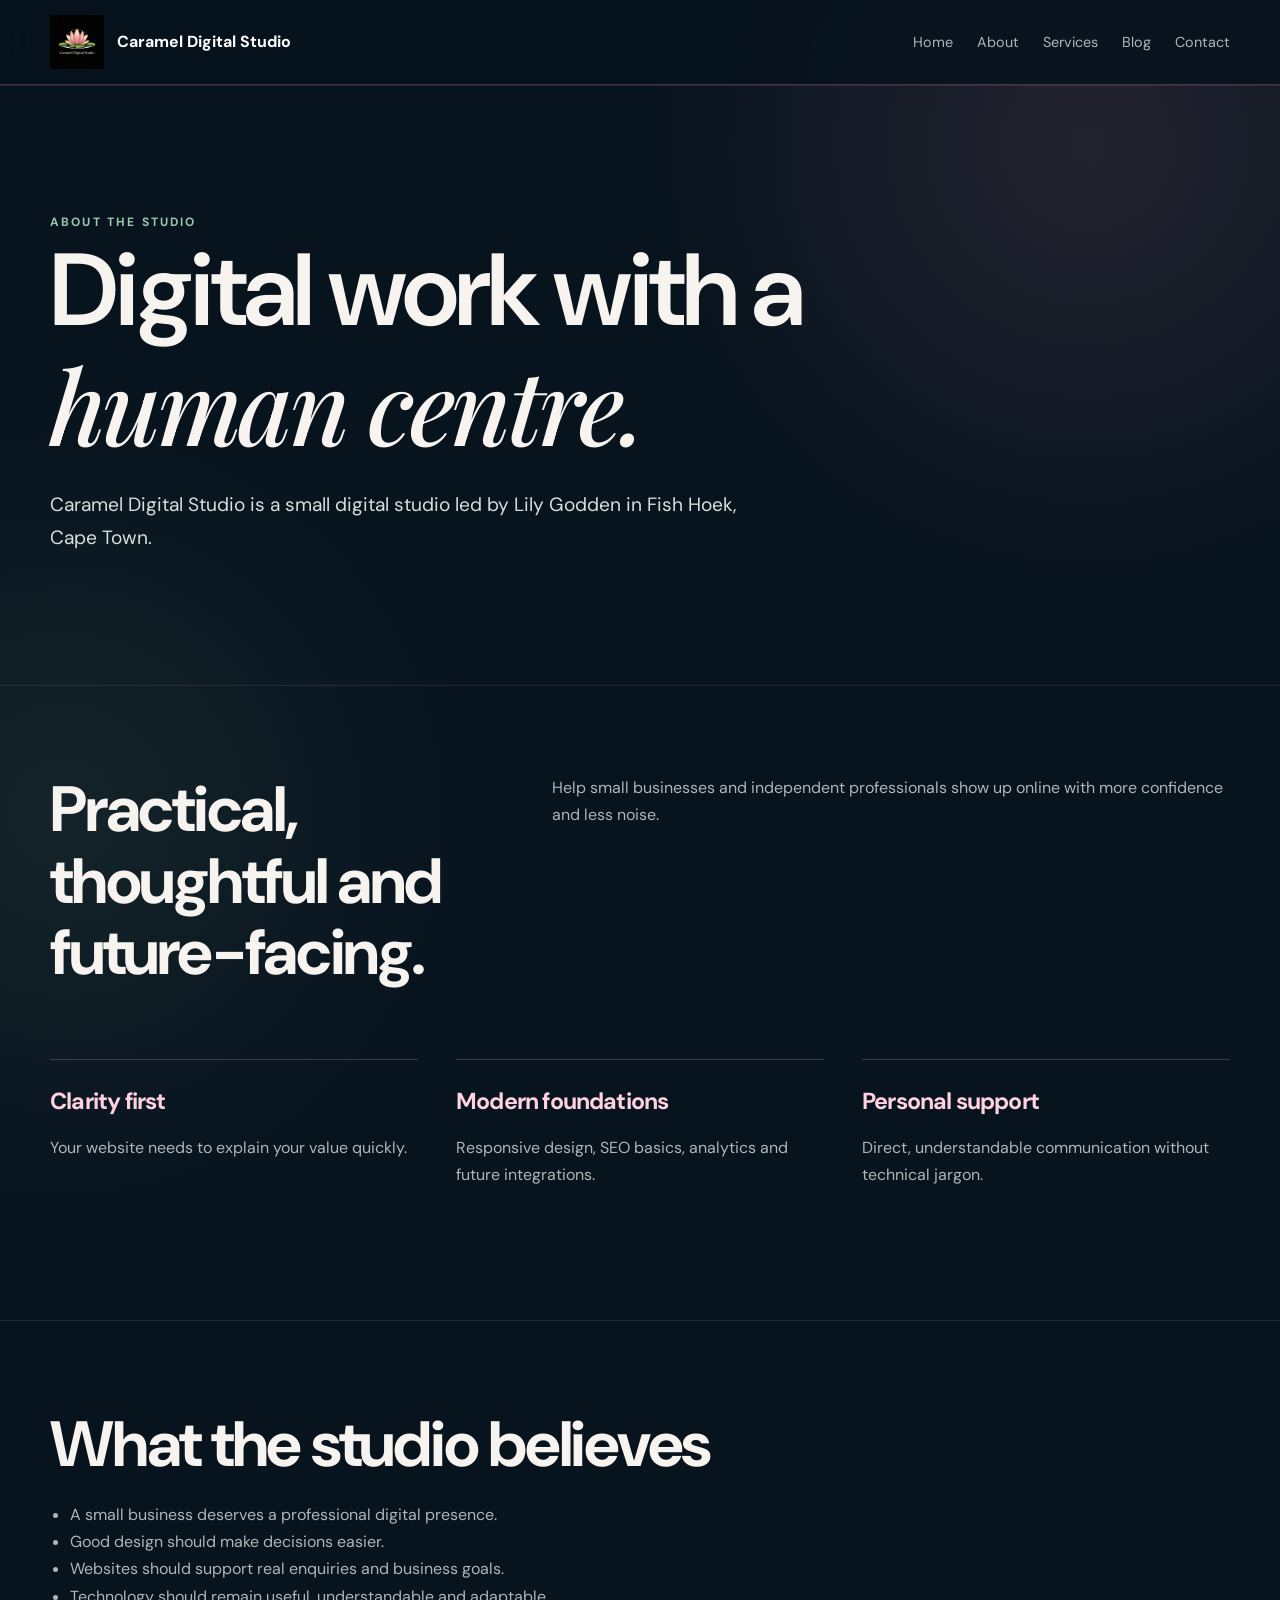
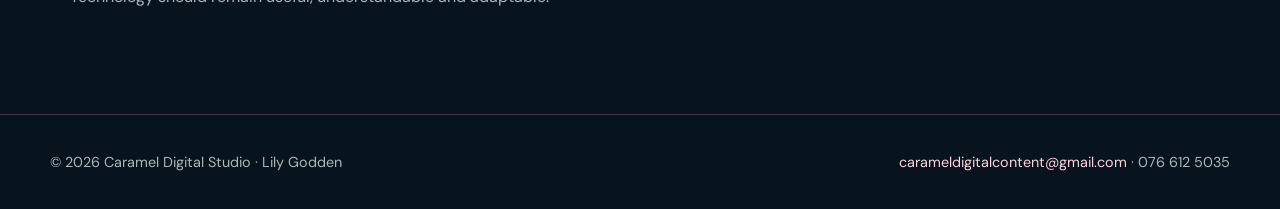
==== about.html @ f5d7af61 "Initial Caramel Digital Studio website test" ====
<!doctype html><html lang="en"><head><meta charset="utf-8"><meta name="viewport" content="width=device-width,initial-scale=1"><title>About | Caramel Digital Studio</title><link rel="stylesheet" href="style.css"></head><body><header class="site-header"><div class="wrap nav"><a class="brand" href="index.html"><img src="CaramelWaterlilyLogo.png" alt="Caramel Digital Studio waterlily logo"><span>Caramel Digital Studio</span></a><nav class="navlinks"><a href="index.html">Home</a><a href="about.html">About</a><a href="services.html">Services</a><a href="blog.html">Blog</a><a href="contact.html">Contact</a></nav></div></header><main><section class="hero"><div class="wrap"><div class="eyebrow">About the studio</div><h1>Digital work with a <span class="display">human centre.</span></h1><p class="lead">Caramel Digital Studio is a small digital studio led by Lily Godden in Fish Hoek, Cape Town.</p></div></section><section><div class="wrap"><div class="section-head"><h2>Practical, thoughtful and future-facing.</h2><p>Help small businesses and independent professionals show up online with more confidence and less noise.</p></div><div class="grid"><div class="item"><h3>Clarity first</h3><p>Your website needs to explain your value quickly.</p></div><div class="item"><h3>Modern foundations</h3><p>Responsive design, SEO basics, analytics and future integrations.</p></div><div class="item"><h3>Personal support</h3><p>Direct, understandable communication without technical jargon.</p></div></div></div></section><section><div class="wrap"><h2>What the studio believes</h2><ul class="list"><li>A small business deserves a professional digital presence.</li><li>Good design should make decisions easier.</li><li>Websites should support real enquiries and business goals.</li><li>Technology should remain useful, understandable and adaptable.</li></ul></div></section></main><footer><div class="wrap footer-flex"><span>© 2026 Caramel Digital Studio · Lily Godden</span><span><a href="mailto:carameldigitalcontent@gmail.com">carameldigitalcontent@gmail.com</a> · 076 612 5035</span></div></footer></body></html>
---- style.css ----
@import url('https://fonts.googleapis.com/css2?family=DM+Sans:wght@400;500;600;700&family=Playfair+Display:ital,wght@0,500;0,600;1,500&display=swap');
:root{--navy:#07131d;--pink:#f29ab7;--soft:#ffd2df;--green:#9bc8b0;--cream:#f7f3ef;--muted:#aab8b8;--line:rgba(242,154,183,.25);--max:1180px}*{box-sizing:border-box}html{scroll-behavior:smooth}body{margin:0;color:var(--cream);background:radial-gradient(circle at 85% 8%,rgba(242,154,183,.12),transparent 28rem),radial-gradient(circle at 5% 45%,rgba(155,200,176,.09),transparent 26rem),var(--navy);font:16px/1.7 'DM Sans',sans-serif}a{color:var(--soft);text-decoration:none}a:hover{color:#fff}.wrap{width:min(var(--max),calc(100% - 40px));margin:auto}.site-header{border-bottom:1px solid var(--line);position:sticky;top:0;z-index:5;backdrop-filter:blur(18px);background:rgba(7,19,29,.84)}.nav{min-height:84px;display:flex;align-items:center;justify-content:space-between;gap:30px}.brand{display:flex;align-items:center;gap:13px;color:#fff;font-weight:700}.brand img{width:54px;height:54px;object-fit:contain}.navlinks{display:flex;gap:24px;flex-wrap:wrap;justify-content:flex-end}.navlinks a{color:var(--muted);font-size:.9rem}.navlinks .active,.navlinks a:hover{color:var(--soft)}.hero{padding:120px 0 105px;min-height:600px;display:grid;align-items:center}.eyebrow{color:var(--green);text-transform:uppercase;letter-spacing:.18em;font-size:.75rem;font-weight:700}h1,h2,h3{line-height:1.12;margin:0 0 20px;letter-spacing:-.035em}h1{font-size:clamp(3.2rem,8vw,7.5rem);max-width:980px;font-weight:600}h2{font-size:clamp(2.2rem,5vw,4.5rem)}h3{font-size:1.45rem;color:var(--soft)}.display{font-family:'Playfair Display',serif;font-style:italic;font-weight:500}.lead{color:#d6dfdc;font-size:1.2rem;max-width:700px}.actions{display:flex;gap:14px;flex-wrap:wrap;margin-top:30px}.btn{display:inline-block;padding:13px 20px;border:1px solid var(--pink);color:var(--navy);background:var(--pink);font-weight:700}.btn.alt{color:var(--soft);background:transparent}.btn:hover{background:#fff;color:var(--navy);border-color:#fff}section{padding:88px 0;border-top:1px solid rgba(242,154,183,.13)}.section-head{display:grid;grid-template-columns:1fr 1.5fr;gap:50px;margin-bottom:50px}.section-head p{color:var(--muted);margin:0}.grid{display:grid;grid-template-columns:repeat(3,1fr);gap:0 38px}.item{padding:28px 0;border-top:1px solid var(--line)}.item p,.item li{color:var(--muted)}.item ul{padding-left:20px}.price{color:var(--pink);font-size:1.35rem;font-weight:700;margin:8px 0 15px}.notice{border-left:3px solid var(--pink);padding:22px 25px;background:rgba(242,154,183,.07);margin:35px 0}.notice strong{color:var(--soft)}.list{padding-left:20px;color:var(--muted)}.quote{font-family:'Playfair Display',serif;font-size:clamp(1.6rem,3vw,2.7rem);color:var(--soft);max-width:850px}footer{border-top:1px solid var(--line);padding:35px 0;color:var(--muted);font-size:.9rem}.footer-flex{display:flex;justify-content:space-between;gap:20px;flex-wrap:wrap}form{max-width:700px}label{display:block;margin:18px 0 7px;color:var(--soft)}input,textarea,select{width:100%;padding:14px;color:#fff;background:rgba(255,255,255,.05);border:1px solid var(--line);font:inherit}textarea{min-height:150px}@media(max-width:800px){.nav{align-items:flex-start;padding:14px 0;flex-direction:column}.hero{padding:80px 0;min-height:auto}.section-head,.grid{grid-template-columns:1fr}section{padding:65px 0}}
.site-header+main{} 
.html-test{}
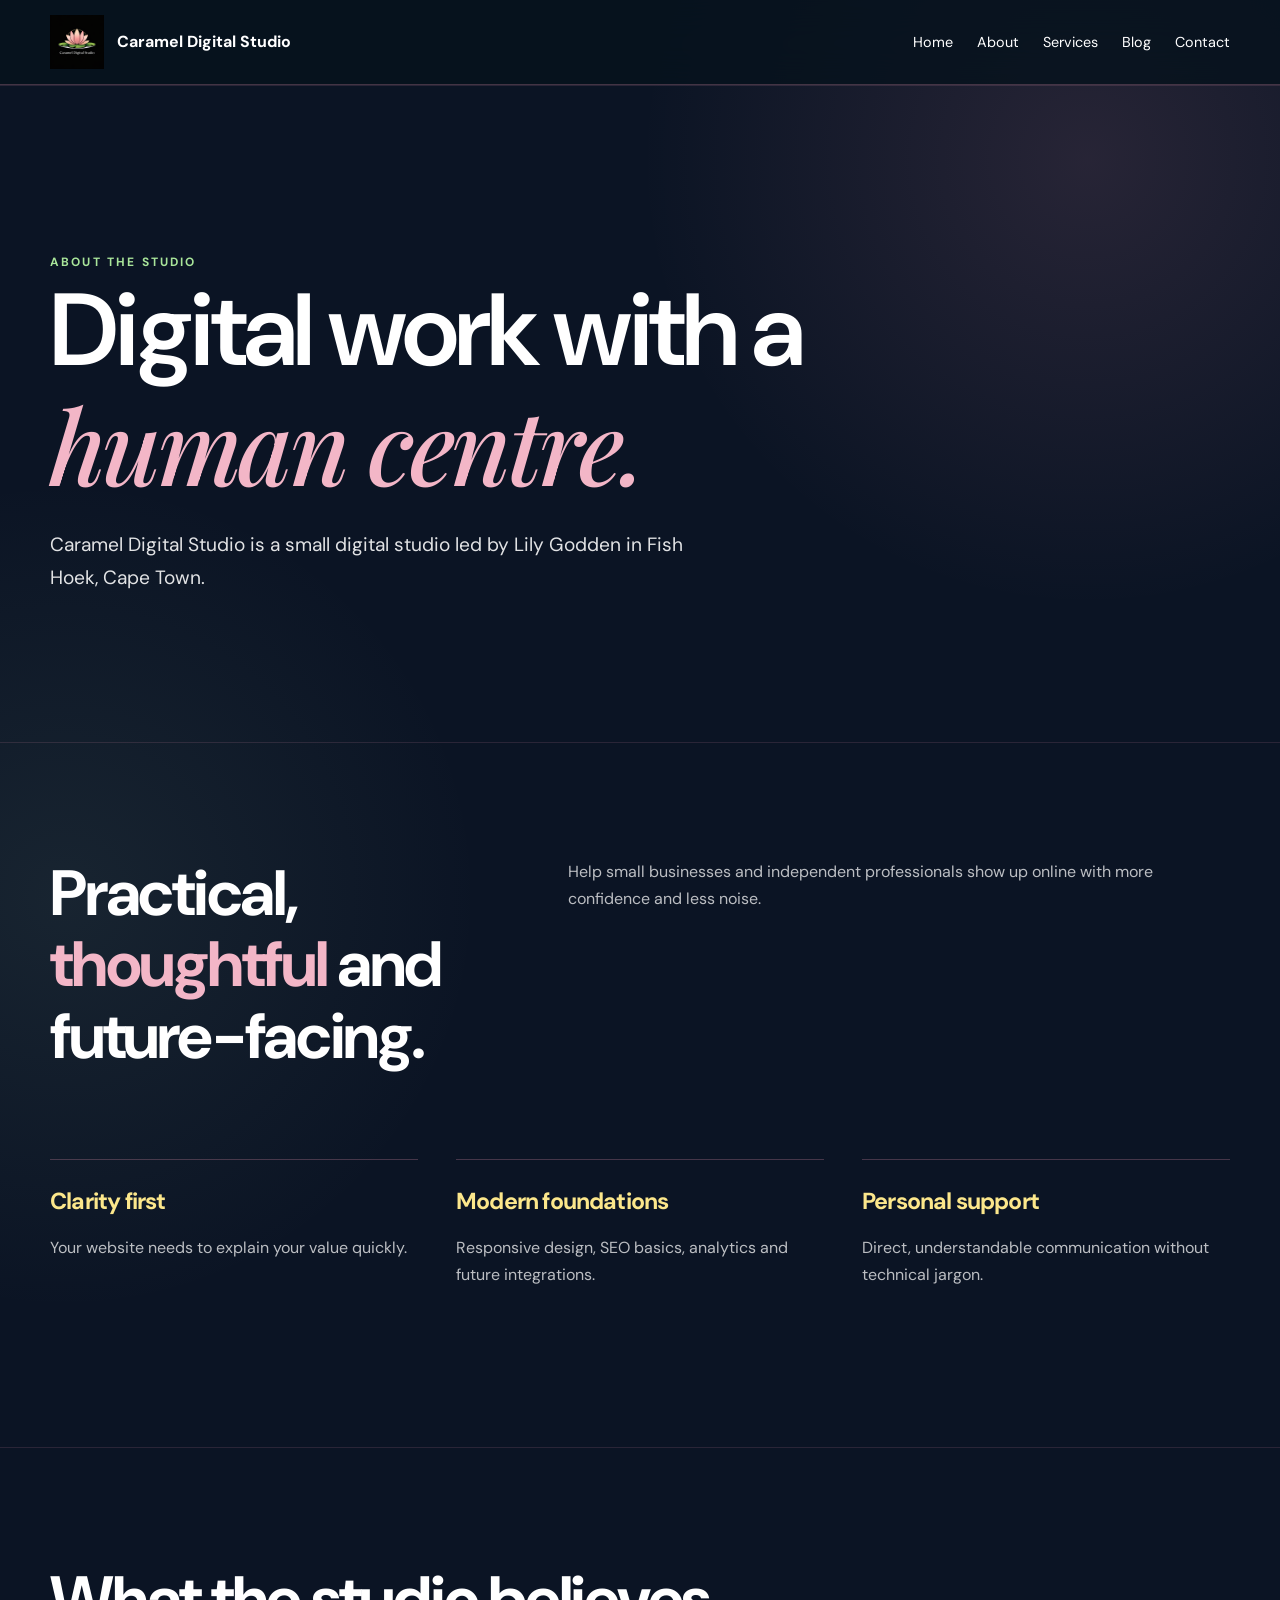
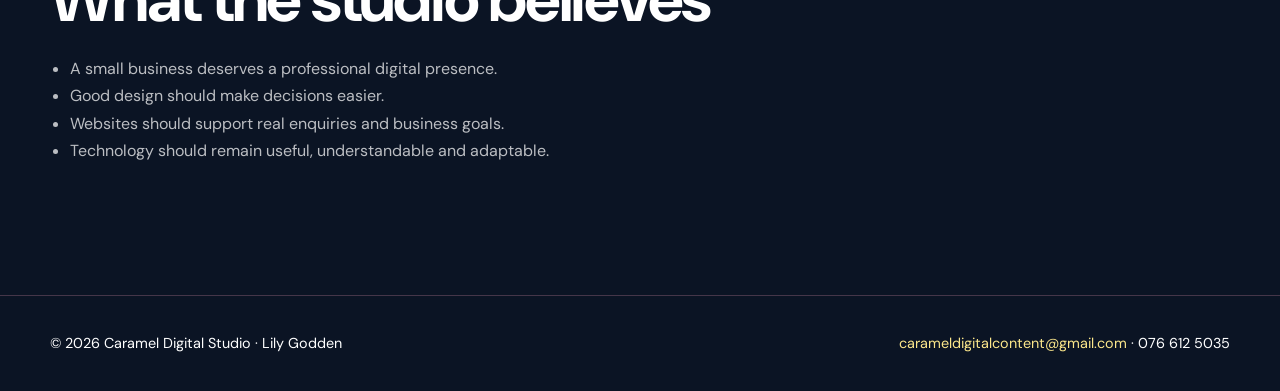
==== commit d597b5f2: "Refine heading emphasis spacing and controls" ====
--- a/about.html
+++ b/about.html
@@ -1 +1 @@
-<!doctype html><html lang="en"><head><meta charset="utf-8"><meta name="viewport" content="width=device-width,initial-scale=1"><title>About | Caramel Digital Studio</title><link rel="stylesheet" href="style.css"></head><body><header class="site-header"><div class="wrap nav"><a class="brand" href="index.html"><img src="CaramelWaterlilyLogo.png" alt="Caramel Digital Studio waterlily logo"><span>Caramel Digital Studio</span></a><nav class="navlinks"><a href="index.html">Home</a><a href="about.html">About</a><a href="services.html">Services</a><a href="blog.html">Blog</a><a href="contact.html">Contact</a></nav></div></header><main><section class="hero"><div class="wrap"><div class="eyebrow">About the studio</div><h1>Digital work with a <span class="display">human centre.</span></h1><p class="lead">Caramel Digital Studio is a small digital studio led by Lily Godden in Fish Hoek, Cape Town.</p></div></section><section><div class="wrap"><div class="section-head"><h2>Practical, thoughtful and future-facing.</h2><p>Help small businesses and independent professionals show up online with more confidence and less noise.</p></div><div class="grid"><div class="item"><h3>Clarity first</h3><p>Your website needs to explain your value quickly.</p></div><div class="item"><h3>Modern foundations</h3><p>Responsive design, SEO basics, analytics and future integrations.</p></div><div class="item"><h3>Personal support</h3><p>Direct, understandable communication without technical jargon.</p></div></div></div></section><section><div class="wrap"><h2>What the studio believes</h2><ul class="list"><li>A small business deserves a professional digital presence.</li><li>Good design should make decisions easier.</li><li>Websites should support real enquiries and business goals.</li><li>Technology should remain useful, understandable and adaptable.</li></ul></div></section></main><footer><div class="wrap footer-flex"><span>© 2026 Caramel Digital Studio · Lily Godden</span><span><a href="mailto:carameldigitalcontent@gmail.com">carameldigitalcontent@gmail.com</a> · 076 612 5035</span></div></footer></body></html>+<!doctype html><html lang="en"><head><meta charset="utf-8"><meta name="viewport" content="width=device-width,initial-scale=1"><title>About | Caramel Digital Studio</title><link rel="stylesheet" href="style.css"></head><body><header class="site-header"><div class="wrap nav"><a class="brand" href="index.html"><img src="CaramelWaterlilyLogo.png" alt="Caramel Digital Studio waterlily logo"><span>Caramel Digital Studio</span></a><nav class="navlinks"><a href="index.html">Home</a><a href="about.html">About</a><a href="services.html">Services</a><a href="blog.html">Blog</a><a href="contact.html">Contact</a></nav></div></header><main><section class="hero"><div class="wrap"><div class="eyebrow">About the studio</div><h1>Digital work with a <span class="display">human centre.</span></h1><p class="lead">Caramel Digital Studio is a small digital studio led by Lily Godden in Fish Hoek, Cape Town.</p></div></section><section><div class="wrap"><div class="section-head"><h2>Practical, <span class="heading-accent">thoughtful</span> and future-facing.</h2><p>Help small businesses and independent professionals show up online with more confidence and less noise.</p></div><div class="grid"><div class="item"><h3>Clarity first</h3><p>Your website needs to explain your value quickly.</p></div><div class="item"><h3>Modern foundations</h3><p>Responsive design, SEO basics, analytics and future integrations.</p></div><div class="item"><h3>Personal support</h3><p>Direct, understandable communication without technical jargon.</p></div></div></div></section><section><div class="wrap"><h2>What the studio believes</h2><ul class="list"><li>A small business deserves a professional digital presence.</li><li>Good design should make decisions easier.</li><li>Websites should support real enquiries and business goals.</li><li>Technology should remain useful, understandable and adaptable.</li></ul></div></section></main><footer><div class="wrap footer-flex"><span>© 2026 Caramel Digital Studio · Lily Godden</span><span><a href="mailto:carameldigitalcontent@gmail.com">carameldigitalcontent@gmail.com</a> · 076 612 5035</span></div></footer></body></html>
--- a/style.css
+++ b/style.css
@@ -1,5 +1,49 @@
 @import url('https://fonts.googleapis.com/css2?family=DM+Sans:wght@400;500;600;700&family=Playfair+Display:ital,wght@0,500;0,600;1,500&display=swap');
-:root{--navy:#07131d;--pink:#f29ab7;--soft:#ffd2df;--green:#9bc8b0;--cream:#f7f3ef;--muted:#aab8b8;--line:rgba(242,154,183,.25);--max:1180px}*{box-sizing:border-box}html{scroll-behavior:smooth}body{margin:0;color:var(--cream);background:radial-gradient(circle at 85% 8%,rgba(242,154,183,.12),transparent 28rem),radial-gradient(circle at 5% 45%,rgba(155,200,176,.09),transparent 26rem),var(--navy);font:16px/1.7 'DM Sans',sans-serif}a{color:var(--soft);text-decoration:none}a:hover{color:#fff}.wrap{width:min(var(--max),calc(100% - 40px));margin:auto}.site-header{border-bottom:1px solid var(--line);position:sticky;top:0;z-index:5;backdrop-filter:blur(18px);background:rgba(7,19,29,.84)}.nav{min-height:84px;display:flex;align-items:center;justify-content:space-between;gap:30px}.brand{display:flex;align-items:center;gap:13px;color:#fff;font-weight:700}.brand img{width:54px;height:54px;object-fit:contain}.navlinks{display:flex;gap:24px;flex-wrap:wrap;justify-content:flex-end}.navlinks a{color:var(--muted);font-size:.9rem}.navlinks .active,.navlinks a:hover{color:var(--soft)}.hero{padding:120px 0 105px;min-height:600px;display:grid;align-items:center}.eyebrow{color:var(--green);text-transform:uppercase;letter-spacing:.18em;font-size:.75rem;font-weight:700}h1,h2,h3{line-height:1.12;margin:0 0 20px;letter-spacing:-.035em}h1{font-size:clamp(3.2rem,8vw,7.5rem);max-width:980px;font-weight:600}h2{font-size:clamp(2.2rem,5vw,4.5rem)}h3{font-size:1.45rem;color:var(--soft)}.display{font-family:'Playfair Display',serif;font-style:italic;font-weight:500}.lead{color:#d6dfdc;font-size:1.2rem;max-width:700px}.actions{display:flex;gap:14px;flex-wrap:wrap;margin-top:30px}.btn{display:inline-block;padding:13px 20px;border:1px solid var(--pink);color:var(--navy);background:var(--pink);font-weight:700}.btn.alt{color:var(--soft);background:transparent}.btn:hover{background:#fff;color:var(--navy);border-color:#fff}section{padding:88px 0;border-top:1px solid rgba(242,154,183,.13)}.section-head{display:grid;grid-template-columns:1fr 1.5fr;gap:50px;margin-bottom:50px}.section-head p{color:var(--muted);margin:0}.grid{display:grid;grid-template-columns:repeat(3,1fr);gap:0 38px}.item{padding:28px 0;border-top:1px solid var(--line)}.item p,.item li{color:var(--muted)}.item ul{padding-left:20px}.price{color:var(--pink);font-size:1.35rem;font-weight:700;margin:8px 0 15px}.notice{border-left:3px solid var(--pink);padding:22px 25px;background:rgba(242,154,183,.07);margin:35px 0}.notice strong{color:var(--soft)}.list{padding-left:20px;color:var(--muted)}.quote{font-family:'Playfair Display',serif;font-size:clamp(1.6rem,3vw,2.7rem);color:var(--soft);max-width:850px}footer{border-top:1px solid var(--line);padding:35px 0;color:var(--muted);font-size:.9rem}.footer-flex{display:flex;justify-content:space-between;gap:20px;flex-wrap:wrap}form{max-width:700px}label{display:block;margin:18px 0 7px;color:var(--soft)}input,textarea,select{width:100%;padding:14px;color:#fff;background:rgba(255,255,255,.05);border:1px solid var(--line);font:inherit}textarea{min-height:150px}@media(max-width:800px){.nav{align-items:flex-start;padding:14px 0;flex-direction:column}.hero{padding:80px 0;min-height:auto}.section-head,.grid{grid-template-columns:1fr}section{padding:65px 0}}
+:root{--navy:#0B1424;--pink:#F3B6C7;--soft:#FCE78B;--green:#A9E59A;--cream:#FFFFFF;--muted:#FFFFFF;--line:rgba(242,154,183,.25);--max:1180px}*{box-sizing:border-box}html{scroll-behavior:smooth}body{margin:0;color:var(--cream);background:radial-gradient(circle at 85% 8%,rgba(242,154,183,.12),transparent 28rem),radial-gradient(circle at 5% 45%,rgba(155,200,176,.09),transparent 26rem),var(--navy);font:16px/1.7 'DM Sans',sans-serif}a{color:var(--soft);text-decoration:none}a:hover{color:#fff}.wrap{width:min(var(--max),calc(100% - 40px));margin:auto}.site-header{border-bottom:1px solid var(--line);position:sticky;top:0;z-index:5;backdrop-filter:blur(18px);background:rgba(7,19,29,.84)}.nav{min-height:84px;display:flex;align-items:center;justify-content:space-between;gap:30px}.brand{display:flex;align-items:center;gap:13px;color:#fff;font-weight:700}.brand img{width:54px;height:54px;object-fit:contain}.navlinks{display:flex;gap:24px;flex-wrap:wrap;justify-content:flex-end}.navlinks a{color:var(--muted);font-size:.9rem}.navlinks .active,.navlinks a:hover{color:var(--soft)}.hero{padding:120px 0 105px;min-height:600px;display:grid;align-items:center}.eyebrow{color:var(--green);text-transform:uppercase;letter-spacing:.18em;font-size:.75rem;font-weight:700}h1,h2,h3{line-height:1.12;margin:0 0 20px;letter-spacing:-.035em}h1{font-size:clamp(3.2rem,8vw,7.5rem);max-width:980px;font-weight:600}h2{font-size:clamp(2.2rem,5vw,4.5rem)}h3{font-size:1.45rem;color:var(--soft)}.display{font-family:'Playfair Display',serif;font-style:italic;font-weight:500}.lead{color:#FFFFFF;font-size:1.2rem;max-width:700px}.actions{display:flex;gap:14px;flex-wrap:wrap;margin-top:30px}.btn{display:inline-block;padding:13px 20px;border:1px solid var(--pink);color:var(--navy);background:var(--pink);font-weight:700}.btn.alt{color:var(--soft);background:transparent}.btn:hover{background:#fff;color:var(--navy);border-color:#fff}section{padding:88px 0;border-top:1px solid rgba(242,154,183,.13)}.section-head{display:grid;grid-template-columns:1fr 1.5fr;gap:50px;margin-bottom:50px}.section-head p{color:var(--muted);margin:0}.grid{display:grid;grid-template-columns:repeat(3,1fr);gap:0 38px}.item{padding:28px 0;border-top:1px solid var(--line)}.item p,.item li{color:var(--muted)}.item ul{padding-left:20px}.price{color:var(--pink);font-size:1.35rem;font-weight:700;margin:8px 0 15px}.notice{border-left:3px solid var(--pink);padding:22px 25px;background:rgba(242,154,183,.07);margin:35px 0}.notice strong{color:var(--soft)}.list{padding-left:20px;color:var(--muted)}.quote{font-family:'Playfair Display',serif;font-size:clamp(1.6rem,3vw,2.7rem);color:var(--soft);max-width:850px}footer{border-top:1px solid var(--line);padding:35px 0;color:var(--muted);font-size:.9rem}.footer-flex{display:flex;justify-content:space-between;gap:20px;flex-wrap:wrap}form{max-width:700px}label{display:block;margin:18px 0 7px;color:var(--soft)}input,textarea,select{width:100%;padding:14px;color:#fff;background:rgba(255,255,255,.05);border:1px solid var(--line);font:inherit}textarea{min-height:150px}@media(max-width:800px){.nav{align-items:flex-start;padding:14px 0;flex-direction:column}.hero{padding:80px 0;min-height:auto}.section-head,.grid{grid-template-columns:1fr}section{padding:65px 0}}
 .site-header+main{} 
 .html-test{}
 
+
+
+/* Visual refinement: calm spacing, deliberate emphasis, softened controls */
+.display,
+.heading-accent { color: var(--pink); }
+.hero { padding: clamp(96px, 13vw, 180px) 0 clamp(88px, 10vw, 132px); }
+section { padding: clamp(72px, 9vw, 116px) 0; }
+.section-head { gap: clamp(32px, 6vw, 76px); margin-bottom: clamp(38px, 6vw, 66px); }
+.lead { max-width: 680px; opacity: .88; }
+.section-head p,
+.item p,
+.item li,
+.list { opacity: .72; }
+.actions { gap: 16px; margin-top: 38px; }
+.btn {
+  border-radius: 999px;
+  padding: 14px 23px;
+  letter-spacing: .01em;
+  box-shadow: 0 10px 30px rgba(4,8,17,.18);
+  transition: transform .2s ease, background .2s ease, border-color .2s ease, box-shadow .2s ease;
+}
+.btn.alt {
+  border-color: rgba(169,229,154,.55);
+  background: rgba(169,229,154,.07);
+}
+.btn:hover {
+  transform: translateY(-2px);
+  box-shadow: 0 14px 34px rgba(4,8,17,.28);
+}
+.notice,
+input,
+textarea,
+select { border-radius: 16px; }
+.notice { padding: 24px 28px; }
+input, textarea, select { background: rgba(11,20,36,.48); }
+input:focus, textarea:focus, select:focus {
+  outline: 2px solid rgba(243,182,199,.45);
+  outline-offset: 3px;
+}
+@media (max-width: 800px) {
+  .hero { padding: 78px 0 86px; }
+  section { padding: 64px 0; }
+  .navlinks { gap: 14px 18px; }
+}
